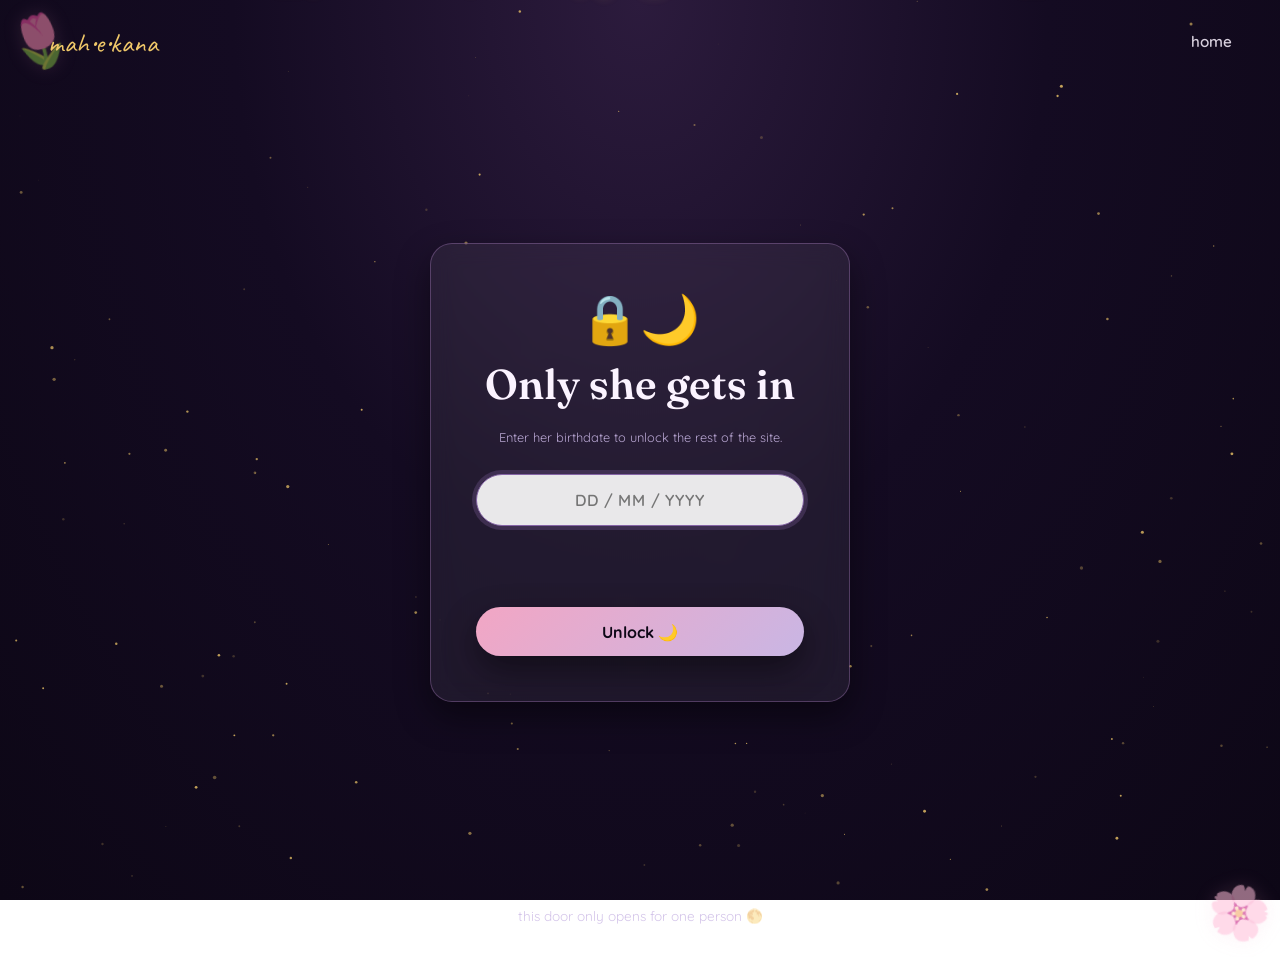
==== gallery.html @ 6a58a6ae "Initial commit" ====
<!DOCTYPE html>
<html lang="en">
<head>
<meta charset="UTF-8">
<meta name="viewport" content="width=device-width, initial-scale=1.0">
<title>Gallery — Mah-e-kana's Birthday Site</title>
<link rel="stylesheet" href="style.css">
</head>
<body>

<canvas id="stars-canvas"></canvas>
<div id="petals-layer"></div>

<div class="page-shell">
  <span class="corner-flower tl" aria-hidden="true">🌷</span>
  <span class="corner-flower br" aria-hidden="true">🌸</span>
  <nav class="nav">
    <a href="index.html" class="nav__brand">mah•e•kana</a>
    <div class="nav__links">
      <a href="index.html">home</a>
      <a href="gallery.html" class="is-active">gallery</a>
      <a href="letters.html">letters</a>
    </div>
    <button class="nav__lock" id="lock-btn">lock 🔒</button>
  </nav>

  <section class="container" style="padding-top: 1.5rem;">
    <p class="eyebrow center-text" style="display:block;">a little archive</p>
    <h1 class="center-text">Our gallery</h1>
    <p class="hero__sub center-text" style="margin-left:auto; margin-right:auto;">
      Every photo worth keeping, sorted into their own little sections. Tap any picture to see it up close.
    </p>

    <div class="flower-divider" aria-hidden="true">
      <span>🙄</span><span>🤷‍♂️</span><span>💃</span><span>😕</span
          ><span>🥱</span>
    </div>

    <div id="gallery-sections"></div>
  </section>

  <footer class="site-footer">How the fuck i did all this for you😭😭</footer>
</div>

<div class="lightbox" id="lightbox">
  <button class="close-btn" id="lightbox-close" aria-label="Close">&times;</button>
  <img id="lightbox-img" src="" alt="">
  <p class="lb-caption" id="lightbox-caption"></p>
</div>

<script src="script.js"></script>
<script>requireUnlock();</script>
<script>
  document.getElementById('lock-btn').addEventListener('click', lockAndGoHome);
</script>
</body>
</html>
---- style.css ----
@import url("https://fonts.googleapis.com/css2?family=Fraunces:ital,opsz,wght@0,9..144,400;0,9..144,600;1,9..144,500;1,9..144,600&family=Quicksand:wght@400;500;600;700&family=Caveat:wght@500;600;700&display=swap");

:root {
  --night: #140b22;
  --night-deep: #0d0716;
  --plum: #2c1b3d;
  --plum-light: #4a2e5c;
  --violet: #8564a6;
  --lilac: #c9b6e4;
  --blush: #f2a6c4;
  --rose: #e88aae;
  --gold: #f0c869;
  --starlight: #fbf3ff;
  --paper: #fffbf4;

  --font-display: "Fraunces", serif;
  --font-body: "Quicksand", sans-serif;
  --font-script: "Caveat", cursive;

  --radius-soft: 22px;
  --radius-pill: 999px;

  --shadow-soft: 0 14px 34px rgba(0, 0, 0, 0.45);
  --shadow-glow: 0 0 30px rgba(240, 200, 105, 0.18);
}

*,
*::before,
*::after {
  box-sizing: border-box;
}
html {
  scroll-behavior: smooth;
}

body {
  margin: 0;
  font-family: var(--font-body);
  background: radial-gradient(
    ellipse at top,
    var(--plum) 0%,
    var(--night) 45%,
    var(--night-deep) 100%
  );
  background-attachment: fixed;
  color: var(--starlight);
  min-height: 100vh;
  overflow-x: hidden;
}

/* -------------------- starry canvas -------------------- */
#stars-canvas {
  position: fixed;
  inset: 0;
  width: 100%;
  height: 100%;
  z-index: 0;
  pointer-events: none;
}

/* -------------------- floating petals / cute bits -------------------- */
#petals-layer {
  position: fixed;
  inset: 0;
  z-index: 1;
  pointer-events: none;
  overflow: hidden;
}
.petal {
  position: absolute;
  top: -40px;
  font-size: 1.4rem;
  opacity: 0.8;
  animation: fall linear infinite;
  filter: drop-shadow(0 0 6px rgba(240, 200, 105, 0.25));
}
@keyframes fall {
  0% {
    transform: translateY(-5vh) translateX(0) rotate(0deg);
    opacity: 0;
  }
  10% {
    opacity: 0.85;
  }
  90% {
    opacity: 0.85;
  }
  100% {
    transform: translateY(105vh) translateX(var(--drift, 40px)) rotate(320deg);
    opacity: 0;
  }
}

.page-shell {
  position: relative;
  z-index: 2;
}

/* -------------------- typography -------------------- */
h1,
h2,
h3 {
  font-family: var(--font-display);
  color: var(--starlight);
  margin: 0 0 0.4em;
  font-weight: 600;
}
h1 {
  font-size: clamp(2.4rem, 6vw, 4.2rem);
  font-style: italic;
}
h2 {
  font-size: clamp(1.8rem, 4vw, 2.6rem);
}
p {
  line-height: 1.7;
  color: #e7dcf2;
}

.eyebrow {
  display: inline-flex;
  align-items: center;
  gap: 0.5em;
  font-family: var(--font-body);
  font-weight: 700;
  letter-spacing: 0.14em;
  text-transform: uppercase;
  font-size: 0.75rem;
  color: var(--gold);
}

/* -------------------- flower / moon dividers -------------------- */
.phase-divider,
.flower-divider {
  display: flex;
  align-items: center;
  justify-content: center;
  gap: clamp(0.6rem, 2vw, 1.4rem);
  font-size: clamp(1.2rem, 3vw, 1.8rem);
  margin: 2.5rem 0;
  opacity: 0.95;
}
.phase-divider span,
.flower-divider span {
  filter: drop-shadow(0 2px 8px rgba(240, 200, 105, 0.3));
  animation: float 6s ease-in-out infinite;
}
.phase-divider span:nth-child(2),
.flower-divider span:nth-child(2) {
  animation-delay: 0.4s;
}
.phase-divider span:nth-child(3),
.flower-divider span:nth-child(3) {
  animation-delay: 0.8s;
}
.phase-divider span:nth-child(4),
.flower-divider span:nth-child(4) {
  animation-delay: 1.2s;
}
.phase-divider span:nth-child(5),
.flower-divider span:nth-child(5) {
  animation-delay: 1.6s;
}

@keyframes float {
  0%,
  100% {
    transform: translateY(0);
  }
  50% {
    transform: translateY(-8px);
  }
}

/* corner flower decorations */
.corner-flower {
  position: absolute;
  font-size: clamp(2rem, 5vw, 3.2rem);
  opacity: 0.55;
  filter: drop-shadow(0 0 10px rgba(240, 166, 196, 0.25));
  pointer-events: none;
  z-index: 1;
}
.corner-flower.tl {
  top: 0.5rem;
  left: 0.5rem;
  transform: rotate(-15deg);
}
.corner-flower.br {
  bottom: 0.5rem;
  right: 0.5rem;
  transform: rotate(160deg);
}

/* -------------------- nav -------------------- */
.nav {
  display: flex;
  align-items: center;
  justify-content: space-between;
  padding: 1.6rem clamp(1.2rem, 5vw, 3rem);
  position: relative;
  z-index: 5;
}
.nav__brand {
  font-family: var(--font-script);
  font-size: 1.7rem;
  color: var(--gold);
  text-decoration: none;
  letter-spacing: 0.02em;
}
.nav__links {
  display: flex;
  gap: 1.8rem;
  align-items: center;
}
.nav__links a {
  text-decoration: none;
  color: var(--starlight);
  font-weight: 600;
  font-size: 0.95rem;
  position: relative;
  padding-bottom: 3px;
  opacity: 0.85;
}
.nav__links a.is-active,
.nav__links a:hover {
  opacity: 1;
}
.nav__links a.is-active::after,
.nav__links a:hover::after {
  content: "";
  position: absolute;
  left: 0;
  right: 0;
  bottom: -2px;
  height: 2px;
  background: var(--blush);
  border-radius: 2px;
}
.nav__lock {
  background: transparent;
  border: 1.5px solid var(--violet);
  color: var(--lilac);
  padding: 0.4em 1em;
  border-radius: var(--radius-pill);
  font-family: var(--font-body);
  font-weight: 700;
  font-size: 0.85rem;
  cursor: pointer;
  transition: all 0.2s ease;
}
.nav__lock:hover {
  background: var(--violet);
  color: #fff;
}

/* -------------------- buttons -------------------- */
.btn {
  display: inline-flex;
  align-items: center;
  gap: 0.6em;
  padding: 0.9em 2em;
  border-radius: var(--radius-pill);
  font-family: var(--font-body);
  font-weight: 700;
  font-size: 1rem;
  text-decoration: none;
  border: none;
  cursor: pointer;
  transition:
    transform 0.25s ease,
    box-shadow 0.25s ease;
  box-shadow: var(--shadow-soft);
  position: relative;
}
.btn:hover {
  transform: translateY(-3px);
}
.btn:active {
  transform: translateY(-1px);
}
.btn--primary {
  background: linear-gradient(135deg, var(--blush), var(--lilac));
  color: var(--night-deep);
}
.btn--ghost {
  background: transparent;
  border: 1.5px solid var(--lilac);
  color: var(--lilac);
  box-shadow: none;
}

/* -------------------- footer -------------------- */
.site-footer {
  text-align: center;
  padding: 3rem 1rem 2rem;
  font-size: 0.85rem;
  color: var(--lilac);
  opacity: 0.8;
}

/* -------------------- utility -------------------- */
.container {
  max-width: 1100px;
  margin: 0 auto;
  padding: 0 clamp(1.2rem, 5vw, 3rem);
  position: relative;
}
.center-text {
  text-align: center;
}

@media (prefers-reduced-motion: reduce) {
  *,
  *::before,
  *::after {
    animation-duration: 0.001ms !important;
    animation-iteration-count: 1 !important;
    transition-duration: 0.001ms !important;
    scroll-behavior: auto !important;
  }
}

/* -------------------- HOME PAGE -------------------- */
.hero {
  min-height: 80vh;
  display: flex;
  flex-direction: column;
  align-items: center;
  justify-content: center;
  text-align: center;
  padding: 2rem 1.2rem 3rem;
  position: relative;
}
.hero__moon {
  font-size: clamp(3.5rem, 10vw, 6rem);
  margin-bottom: 1rem;
  animation: glow 4s ease-in-out infinite;
}
@keyframes glow {
  0%,
  100% {
    filter: drop-shadow(0 0 10px rgba(240, 200, 105, 0.35));
  }
  50% {
    filter: drop-shadow(0 0 26px rgba(240, 200, 105, 0.8));
  }
}
.hero__date {
  font-family: var(--font-body);
  font-weight: 700;
  letter-spacing: 0.18em;
  text-transform: uppercase;
  color: var(--gold);
  font-size: 0.85rem;
  margin-bottom: 1.2rem;
}
.hero__sub {
  max-width: 560px;
  margin: 0.6rem auto 2.2rem;
  font-size: 1.1rem;
}
.reasons {
  display: grid;
  grid-template-columns: repeat(auto-fit, minmax(220px, 1fr));
  gap: 1.4rem;
  margin: 2rem 0 3rem;
}
.reason-card {
  background: rgba(255, 255, 255, 0.06);
  border: 1px solid rgba(197, 150, 220, 0.25);
  border-radius: var(--radius-soft);
  padding: 1.6rem;
  backdrop-filter: blur(6px);
  box-shadow: var(--shadow-soft);
  text-align: left;
}
.reason-card .num {
  font-family: var(--font-script);
  font-size: 2rem;
  color: var(--blush);
}

/* -------------------- LOGIN PAGE -------------------- */
.login-wrap {
  min-height: 86vh;
  display: flex;
  align-items: center;
  justify-content: center;
  padding: 2rem 1.2rem;
}
.login-card {
  width: 100%;
  max-width: 420px;
  background: rgba(255, 255, 255, 0.06);
  border: 1px solid rgba(197, 150, 220, 0.3);
  backdrop-filter: blur(12px);
  border-radius: var(--radius-soft);
  padding: clamp(1.8rem, 5vw, 2.8rem);
  box-shadow: var(--shadow-soft);
  text-align: center;
}
.login-card .hero__moon {
  font-size: 3rem;
  margin-bottom: 0.6rem;
}
.login-form {
  margin-top: 1.6rem;
  display: flex;
  flex-direction: column;
  gap: 1rem;
}
.login-input {
  width: 100%;
  padding: 0.95em 1.2em;
  border-radius: var(--radius-pill);
  border: 1.5px solid rgba(197, 150, 220, 0.4);
  background: rgba(255, 255, 255, 0.9);
  font-family: var(--font-body);
  font-weight: 600;
  font-size: 1rem;
  color: var(--night-deep);
  text-align: center;
  letter-spacing: 0.05em;
  outline: none;
  transition:
    border-color 0.2s ease,
    box-shadow 0.2s ease;
}
.login-input:focus {
  border-color: var(--violet);
  box-shadow: 0 0 0 4px rgba(133, 100, 166, 0.28);
}
.login-hint {
  font-size: 0.8rem;
  color: var(--lilac);
  opacity: 0.9;
}
.login-error {
  font-size: 0.9rem;
  font-weight: 700;
  color: var(--rose);
  min-height: 1.4em;
}
.login-card.is-shaking {
  animation: shake 0.45s ease;
}
@keyframes shake {
  10%,
  90% {
    transform: translateX(-3px);
  }
  20%,
  80% {
    transform: translateX(6px);
  }
  30%,
  50%,
  70% {
    transform: translateX(-10px);
  }
  40%,
  60% {
    transform: translateX(10px);
  }
}
.unlock-overlay {
  position: fixed;
  inset: 0;
  z-index: 50;
  display: flex;
  align-items: center;
  justify-content: center;
  background: radial-gradient(
    circle at center,
    var(--violet),
    var(--night-deep)
  );
  opacity: 0;
  pointer-events: none;
  transition: opacity 0.5s ease;
}
.unlock-overlay.is-active {
  opacity: 1;
  pointer-events: all;
}
.unlock-overlay .moon-big {
  font-size: 5rem;
  animation: pulse 1s ease-in-out infinite;
}
@keyframes pulse {
  0%,
  100% {
    transform: scale(1);
  }
  50% {
    transform: scale(1.15);
  }
}
.unlock-overlay p {
  color: #fff;
  font-family: var(--font-script);
  font-size: 2rem;
  margin-top: 1rem;
}

/* -------------------- GALLERY PAGE -------------------- */
.gallery-section {
  margin-bottom: 3.5rem;
}
.gallery-section-head {
  margin-bottom: 1.2rem;
}
.gallery-section-head h2 {
  margin-bottom: 0.2rem;
}
.gallery-section-head p {
  margin: 0;
  opacity: 0.8;
  font-size: 0.95rem;
}

.gallery-grid {
  display: grid;
  grid-template-columns: repeat(auto-fill, minmax(200px, 1fr));
  gap: 1.1rem;
}
.gallery-item {
  position: relative;
  border-radius: var(--radius-soft);
  overflow: hidden;
  aspect-ratio: 4 / 5;
  background: linear-gradient(135deg, var(--plum-light), var(--rose));
  box-shadow: var(--shadow-soft);
  cursor: pointer;
  transition: transform 0.3s ease;
}
.gallery-item:hover {
  transform: translateY(-6px) rotate(-1deg);
}
.gallery-item img {
  width: 100%;
  height: 100%;
  object-fit: cover;
  display: block;
}
.gallery-item .caption {
  position: absolute;
  left: 0;
  right: 0;
  bottom: 0;
  padding: 0.8em 1em;
  background: linear-gradient(to top, rgba(13, 7, 22, 0.85), transparent);
  color: #fff;
  font-size: 0.85rem;
  font-weight: 600;
  opacity: 0;
  transform: translateY(8px);
  transition: all 0.25s ease;
}
.gallery-item:hover .caption {
  opacity: 1;
  transform: translateY(0);
}
.gallery-item.is-placeholder {
  display: flex;
  align-items: center;
  justify-content: center;
  flex-direction: column;
  gap: 0.5rem;
  color: var(--starlight);
  font-weight: 700;
  text-align: center;
  padding: 1rem;
}
.gallery-item.is-placeholder .icon {
  font-size: 1.8rem;
}
.gallery-item.is-placeholder small {
  font-weight: 500;
  opacity: 0.7;
}

.lightbox {
  position: fixed;
  inset: 0;
  z-index: 60;
  display: flex;
  align-items: center;
  justify-content: center;
  background: rgba(13, 7, 22, 0.94);
  opacity: 0;
  pointer-events: none;
  transition: opacity 0.3s ease;
  padding: 2rem;
}
.lightbox.is-active {
  opacity: 1;
  pointer-events: all;
}
.lightbox img {
  max-width: 90vw;
  max-height: 80vh;
  border-radius: 16px;
  box-shadow: 0 20px 60px rgba(0, 0, 0, 0.6);
}
.lightbox .close-btn {
  position: absolute;
  top: 1.5rem;
  right: 1.8rem;
  background: none;
  border: none;
  color: #fff;
  font-size: 2rem;
  cursor: pointer;
  line-height: 1;
}
.lightbox .lb-caption {
  position: absolute;
  bottom: 2rem;
  color: #fff;
  font-family: var(--font-script);
  font-size: 1.4rem;
}

/* -------------------- LETTERS PAGE -------------------- */
.letters-grid {
  display: grid;
  grid-template-columns: repeat(auto-fill, minmax(260px, 1fr));
  gap: 1.8rem;
  margin: 2.5rem 0 4rem;
}

.envelope {
  position: relative;
  background: linear-gradient(
    160deg,
    rgba(255, 255, 255, 0.08),
    rgba(255, 255, 255, 0.02)
  );
  border: 1px solid rgba(197, 150, 220, 0.35);
  border-radius: var(--radius-soft);
  padding: 1.9rem 1.7rem 1.6rem;
  cursor: pointer;
  box-shadow: var(--shadow-soft);
  transition:
    transform 0.25s ease,
    box-shadow 0.25s ease;
  min-height: 190px;
  display: flex;
  flex-direction: column;
  justify-content: space-between;
  overflow: hidden;
}
.envelope::before {
  content: "";
  position: absolute;
  top: 0;
  left: 0;
  right: 0;
  height: 6px;
  background: linear-gradient(90deg, var(--blush), var(--gold), var(--lilac));
}
.envelope:hover {
  transform: translateY(-6px) scale(1.01);
  box-shadow: var(--shadow-soft), var(--shadow-glow);
}
.envelope .seal {
  display: inline-flex;
  align-items: center;
  justify-content: center;
  font-size: 1.5rem;
  width: 2.6rem;
  height: 2.6rem;
  border-radius: 50%;
  background: radial-gradient(
    circle at 30% 30%,
    var(--rose),
    var(--plum-light)
  );
  box-shadow: 0 4px 14px rgba(232, 138, 174, 0.35);
  margin-bottom: 0.6rem;
}
.envelope h3 {
  font-family: var(--font-script);
  font-size: 1.7rem;
  margin: 0.1rem 0 0.3rem;
  color: var(--gold);
}
.envelope .peek {
  font-size: 0.88rem;
  color: var(--lilac);
  opacity: 0.85;
  margin: 0;
}
.envelope .tap {
  align-self: flex-end;
  font-size: 0.72rem;
  font-weight: 700;
  color: var(--blush);
  text-transform: uppercase;
  letter-spacing: 0.1em;
  margin-top: 1rem;
}

.letter-modal {
  position: fixed;
  inset: 0;
  z-index: 60;
  display: flex;
  align-items: center;
  justify-content: center;
  background: rgba(13, 7, 22, 0.72);
  opacity: 0;
  pointer-events: none;
  transition: opacity 0.3s ease;
  padding: 1.5rem;
}
.letter-modal.is-active {
  opacity: 1;
  pointer-events: all;
}

.letter-paper {
  background:
    radial-gradient(
      circle at 90% 8%,
      rgba(240, 166, 196, 0.12),
      transparent 40%
    ),
    var(--paper);
  max-width: 560px;
  width: 100%;
  max-height: 84vh;
  overflow-y: auto;
  border-radius: 18px;
  padding: clamp(1.8rem, 5vw, 3.2rem);
  box-shadow: 0 30px 70px rgba(0, 0, 0, 0.5);
  position: relative;
  transform: scale(0.92) translateY(20px);
  transition: transform 0.35s ease;
  border: 1px solid rgba(240, 200, 105, 0.35);
}
.letter-modal.is-active .letter-paper {
  transform: scale(1) translateY(0);
}
.letter-paper .paper-flower {
  position: absolute;
  top: -14px;
  left: -14px;
  font-size: 2.4rem;
  transform: rotate(-20deg);
  filter: drop-shadow(0 4px 10px rgba(0, 0, 0, 0.25));
}
.letter-paper h3 {
  font-family: var(--font-script);
  font-size: 2.2rem;
  color: var(--plum-light);
  margin-bottom: 0.4rem;
}
.letter-paper p {
  color: #3b2a47;
  white-space: pre-line;
  font-size: 1.02rem;
}
.letter-paper .close-btn {
  position: absolute;
  top: 1rem;
  right: 1.2rem;
  background: none;
  border: none;
  font-size: 1.6rem;
  cursor: pointer;
  color: var(--violet);
}
.letter-paper .signoff {
  margin-top: 1.2rem;
  font-family: var(--font-script);
  font-size: 1.5rem;
  color: var(--rose);
}
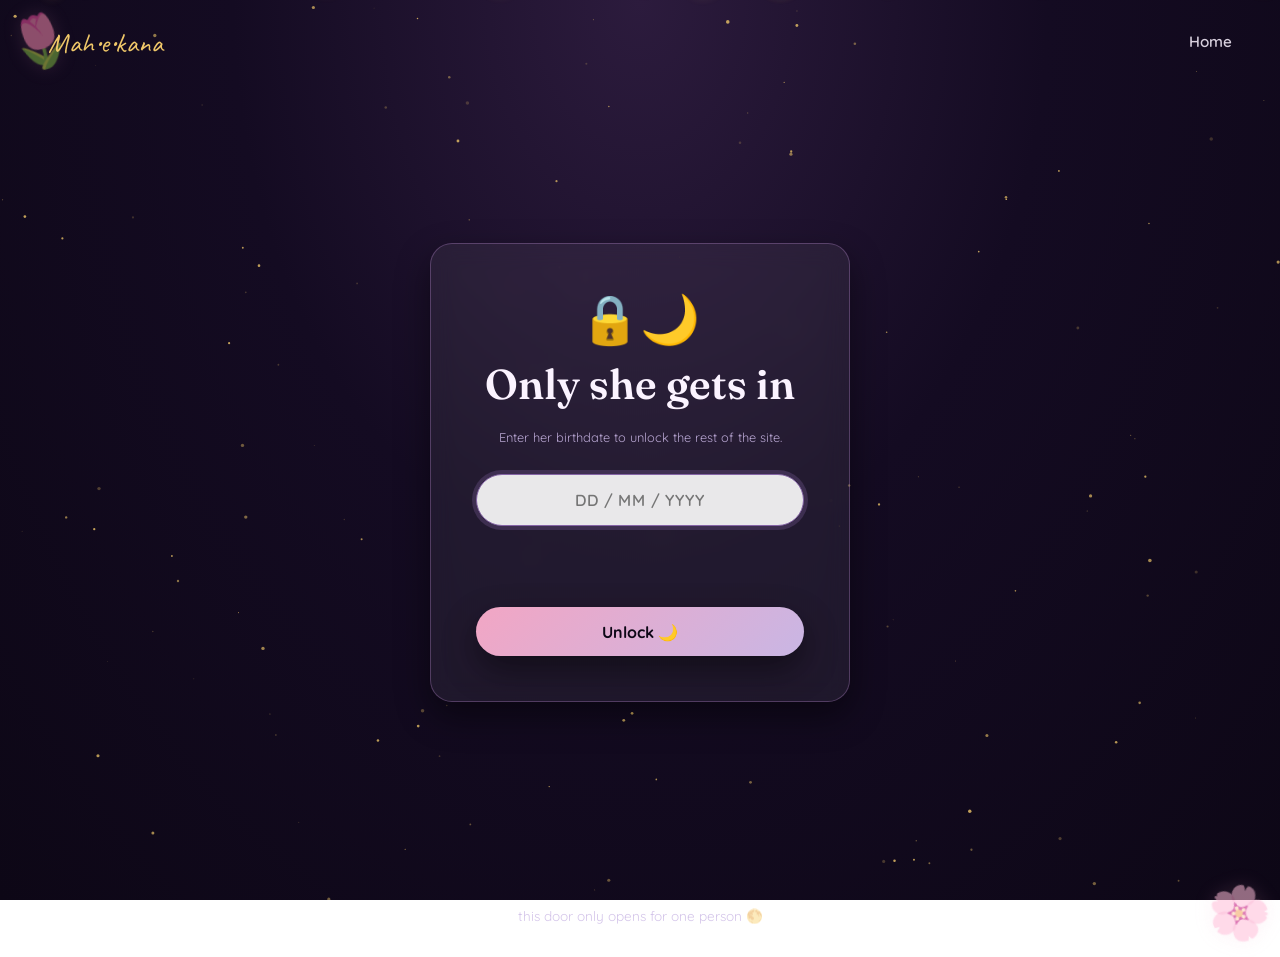
==== commit 8010ad3f: "Responsive for mobile" ====
--- a/gallery.html
+++ b/gallery.html
@@ -2,7 +2,7 @@
 <html lang="en">
 <head>
 <meta charset="UTF-8">
-<meta name="viewport" content="width=device-width, initial-scale=1.0">
+<meta name="viewport" content="width=device-width, initial-scale=1.0, viewport-fit=cover">
 <title>Gallery — Mah-e-kana's Birthday Site</title>
 <link rel="stylesheet" href="style.css">
 </head>
@@ -17,9 +17,10 @@
   <nav class="nav">
     <a href="index.html" class="nav__brand">mah•e•kana</a>
     <div class="nav__links">
-      <a href="index.html">home</a>
-      <a href="gallery.html" class="is-active">gallery</a>
-      <a href="letters.html">letters</a>
+      <a href="index.html">Home</a>
+      <a href="wish.html">Wish</a>
+      <a href="gallery.html" class="is-active">Gallery</a>
+      <a href="letters.html">Letters</a>
     </div>
     <button class="nav__lock" id="lock-btn">lock 🔒</button>
   </nav>
--- a/style.css
+++ b/style.css
@@ -45,7 +45,13 @@
   background-attachment: fixed;
   color: var(--starlight);
   min-height: 100vh;
+  min-height: 100dvh;
   overflow-x: hidden;
+  -webkit-text-size-adjust: 100%;
+  -webkit-tap-highlight-color: transparent;
+}
+img {
+  max-width: 100%;
 }
 
 /* -------------------- starry canvas -------------------- */
@@ -779,3 +785,408 @@
   font-size: 1.5rem;
   color: var(--rose);
 }
+
+
+/* =========================================================
+   WISH PAGE (cake + wish jar)
+   ========================================================= */
+.wish-stage {
+  display: flex;
+  flex-direction: column;
+  align-items: center;
+  text-align: center;
+  padding: 0.5rem 0 1rem;
+}
+.cake-wrap {
+  position: relative;
+  width: min(340px, 86vw);
+  margin: 1rem auto 0.4rem;
+  animation: bob 4s ease-in-out infinite;
+}
+@keyframes bob {
+  0%, 100% { transform: translateY(0); }
+  50% { transform: translateY(-6px); }
+}
+.cake-wrap svg {
+  width: 100%;
+  height: auto;
+  display: block;
+  overflow: visible;
+  filter: drop-shadow(0 14px 24px rgba(0, 0, 0, 0.45));
+}
+.flame {
+  transform-box: fill-box;
+  transform-origin: 50% 100%;
+  animation: flicker 0.6s ease-in-out infinite alternate;
+  transition: opacity 0.35s ease, transform 0.35s ease;
+}
+.flame:nth-of-type(2) { animation-delay: 0.15s; }
+.flame:nth-of-type(3) { animation-delay: 0.3s; }
+@keyframes flicker {
+  from { transform: scale(1, 1) rotate(-3deg); }
+  to { transform: scale(0.92, 1.1) rotate(3deg); }
+}
+.cake-wrap.is-out .flame {
+  opacity: 0;
+  transform: scale(0.2);
+  animation: none;
+}
+.smoke {
+  opacity: 0;
+}
+.cake-wrap.is-out .smoke {
+  animation: puff 1.8s ease-out forwards;
+}
+@keyframes puff {
+  0% { opacity: 0.8; transform: translateY(0) scale(0.6); }
+  100% { opacity: 0; transform: translateY(-34px) scale(1.5); }
+}
+.cake-face-blink {
+  animation: blink 4.5s infinite;
+  transform-box: fill-box;
+  transform-origin: center;
+}
+@keyframes blink {
+  0%, 92%, 100% { transform: scaleY(1); }
+  95% { transform: scaleY(0.1); }
+}
+.cake-wrap.is-out .mouth-smile { display: none; }
+.mouth-open { display: none; }
+.cake-wrap.is-out .mouth-open { display: inline; }
+
+.wish-msg {
+  font-family: var(--font-script);
+  font-size: clamp(1.5rem, 5vw, 2rem);
+  color: var(--gold);
+  min-height: 2.6rem;
+  margin: 0.6rem 0 1rem;
+  padding: 0 0.5rem;
+}
+.wish-actions {
+  display: flex;
+  flex-wrap: wrap;
+  gap: 0.8rem;
+  justify-content: center;
+}
+.btn--cute {
+  background: linear-gradient(135deg, #ffd1e6, #d9c8ff);
+  color: #4a2e5c;
+  min-height: 48px;
+}
+
+.confetti-layer {
+  position: fixed;
+  inset: 0;
+  z-index: 40;
+  pointer-events: none;
+  overflow: hidden;
+}
+.confetti-bit {
+  position: absolute;
+  top: -20px;
+  font-size: 1.4rem;
+  animation: confetti-fall linear forwards;
+}
+@keyframes confetti-fall {
+  0% { transform: translate3d(0, 0, 0) rotate(0deg); opacity: 1; }
+  100% { transform: translate3d(var(--dx, 0), 110vh, 0) rotate(var(--rot, 540deg)); opacity: 0.9; }
+}
+
+/* wish jar */
+.jar-section {
+  margin: 1rem 0 3rem;
+  text-align: center;
+}
+.jar-btn {
+  background: none;
+  border: none;
+  cursor: pointer;
+  padding: 0.4rem;
+  font-size: clamp(4rem, 18vw, 5.5rem);
+  line-height: 1;
+  filter: drop-shadow(0 8px 18px rgba(240, 166, 196, 0.35));
+  transition: transform 0.2s ease;
+  min-width: 48px;
+  min-height: 48px;
+}
+.jar-btn:active { transform: scale(0.92) rotate(-6deg); }
+.jar-btn.is-shaking { animation: jar-shake 0.5s ease; }
+@keyframes jar-shake {
+  0%, 100% { transform: rotate(0); }
+  20% { transform: rotate(-12deg); }
+  40% { transform: rotate(10deg); }
+  60% { transform: rotate(-8deg); }
+  80% { transform: rotate(6deg); }
+}
+.note-card {
+  max-width: 420px;
+  margin: 1rem auto 0;
+  padding: 1.4rem 1.5rem;
+  background: var(--paper);
+  color: #3b2a47;
+  border-radius: 18px;
+  border: 1px dashed var(--rose);
+  box-shadow: var(--shadow-soft);
+  font-family: var(--font-script);
+  font-size: clamp(1.4rem, 4.6vw, 1.75rem);
+  line-height: 1.35;
+  transform: rotate(-1.5deg);
+  min-height: 5.5rem;
+  display: flex;
+  align-items: center;
+  justify-content: center;
+}
+.note-card.is-new { animation: pop 0.45s cubic-bezier(0.3, 1.6, 0.5, 1); }
+@keyframes pop {
+  0% { transform: scale(0.6) rotate(-8deg); opacity: 0; }
+  100% { transform: scale(1) rotate(-1.5deg); opacity: 1; }
+}
+.note-count {
+  margin-top: 0.7rem;
+  font-size: 0.8rem;
+  color: var(--lilac);
+  opacity: 0.8;
+}
+
+/* =========================================================
+   RESPONSIVE — tablets & phones
+   ========================================================= */
+
+/* iPhone notch / home-bar safe areas */
+@supports (padding: max(0px)) {
+  .nav {
+    padding-left: max(clamp(1.2rem, 5vw, 3rem), env(safe-area-inset-left));
+    padding-right: max(clamp(1.2rem, 5vw, 3rem), env(safe-area-inset-right));
+  }
+  .site-footer {
+    padding-bottom: max(2rem, env(safe-area-inset-bottom));
+  }
+}
+
+/* Touch screens: no hover, so show captions and kill hover-lift */
+@media (hover: none) {
+  .gallery-item .caption {
+    opacity: 1;
+    transform: none;
+    font-size: 0.8rem;
+  }
+  .gallery-item:hover,
+  .envelope:hover,
+  .btn:hover {
+    transform: none;
+  }
+  body {
+    background-attachment: scroll;
+  }
+}
+
+/* Tablets */
+@media (max-width: 900px) {
+  .container {
+    padding: 0 1.4rem;
+  }
+  .gallery-grid {
+    grid-template-columns: repeat(auto-fill, minmax(170px, 1fr));
+    gap: 0.9rem;
+  }
+  .letters-grid {
+    grid-template-columns: repeat(auto-fill, minmax(230px, 1fr));
+    gap: 1.3rem;
+  }
+  .hero {
+    min-height: 70vh;
+  }
+}
+
+/* Phones */
+@media (max-width: 640px) {
+  /* nav: brand + lock on row 1, links as a pill bar on row 2 */
+  .nav {
+    flex-wrap: wrap;
+    gap: 0.7rem;
+    padding: 1rem 1.1rem 0.4rem;
+  }
+  .nav__brand {
+    font-size: 1.5rem;
+  }
+  .nav:has(.nav__lock) .nav__links {
+    order: 3;
+    width: 100%;
+    justify-content: space-around;
+    gap: 0.4rem;
+    padding: 0.35rem 0.5rem;
+    background: rgba(255, 255, 255, 0.06);
+    border: 1px solid rgba(197, 150, 220, 0.22);
+    border-radius: var(--radius-pill);
+  }
+  .nav__links a {
+    padding: 0.55rem 0.7rem;
+    font-size: 0.92rem;
+  }
+  .nav__links a.is-active::after,
+  .nav__links a:hover::after {
+    left: 0.7rem;
+    right: 0.7rem;
+    bottom: 0.25rem;
+  }
+  .nav__lock {
+    min-height: 40px;
+  }
+
+  .corner-flower {
+    opacity: 0.35;
+  }
+
+  /* home */
+  .hero {
+    min-height: auto;
+    padding: 1.5rem 0.4rem 2rem;
+  }
+  .hero__sub {
+    font-size: 1rem;
+    margin-bottom: 1.6rem;
+  }
+  .btn {
+    padding: 0.95em 1.6em;
+    min-height: 48px;
+    justify-content: center;
+  }
+  .reasons {
+    grid-template-columns: 1fr;
+    gap: 1rem;
+    margin: 1.4rem 0 2rem;
+  }
+  .reason-card {
+    padding: 1.2rem;
+  }
+  .phase-divider,
+  .flower-divider {
+    margin: 1.6rem 0;
+  }
+
+  /* login */
+  .login-wrap {
+    min-height: 70vh;
+    min-height: 70dvh;
+    padding: 1rem 0.2rem;
+  }
+  .login-input {
+    font-size: 16px; /* stops iOS zoom-on-focus */
+    min-height: 50px;
+  }
+
+  /* gallery: two neat columns */
+  .gallery-section {
+    margin-bottom: 2.4rem;
+  }
+  .gallery-grid {
+    grid-template-columns: repeat(2, 1fr);
+    gap: 0.7rem;
+  }
+  .gallery-item {
+    border-radius: 16px;
+  }
+  .gallery-item .caption {
+    padding: 1.2em 0.7em 0.6em;
+    font-size: 0.72rem;
+    line-height: 1.3;
+  }
+  .lightbox {
+    padding: 1rem;
+  }
+  .lightbox img {
+    max-width: 94vw;
+    max-height: 72vh;
+    max-height: 72dvh;
+  }
+  .lightbox .close-btn {
+    top: max(0.8rem, env(safe-area-inset-top));
+    right: 1rem;
+    font-size: 2.4rem;
+    width: 48px;
+    height: 48px;
+  }
+  .lightbox .lb-caption {
+    bottom: max(1.2rem, env(safe-area-inset-bottom));
+    font-size: 1.2rem;
+    text-align: center;
+    padding: 0 1rem;
+  }
+
+  /* letters */
+  .letters-grid {
+    grid-template-columns: 1fr;
+    gap: 1.1rem;
+    margin: 1.6rem 0 2.5rem;
+  }
+  .envelope {
+    min-height: 150px;
+    padding: 1.6rem 1.3rem 1.3rem;
+  }
+  .letter-modal {
+    padding: 0.8rem;
+    align-items: flex-end;
+  }
+  .letter-paper {
+    max-height: 88vh;
+    max-height: 88dvh;
+    padding: 1.8rem 1.3rem 1.5rem;
+    border-radius: 22px 22px 14px 14px;
+  }
+  .letter-paper .paper-flower {
+    top: -10px;
+    left: -6px;
+    font-size: 2rem;
+  }
+  .letter-paper h3 {
+    font-size: 1.9rem;
+    padding-right: 2.4rem;
+  }
+  .letter-paper p {
+    font-size: 0.98rem;
+  }
+  .letter-paper .close-btn {
+    top: 0.5rem;
+    right: 0.6rem;
+    width: 44px;
+    height: 44px;
+    font-size: 2rem;
+  }
+
+  .site-footer {
+    padding: 2rem 1.2rem 1.6rem;
+  }
+}
+
+/* Very small phones */
+@media (max-width: 360px) {
+  h1 {
+    font-size: 2.1rem;
+  }
+  .nav__links a {
+    padding: 0.55rem 0.5rem;
+    font-size: 0.85rem;
+  }
+  .gallery-grid {
+    gap: 0.55rem;
+  }
+}
+
+/* Landscape phones: letters shouldn't get cut off */
+@media (max-height: 480px) and (orientation: landscape) {
+  .letter-paper {
+    max-height: 92vh;
+    max-height: 92dvh;
+  }
+  .lightbox img {
+    max-height: 70vh;
+  }
+  .login-wrap,
+  .hero {
+    min-height: auto;
+  }
+}
+
+[hidden] {
+  display: none !important;
+}
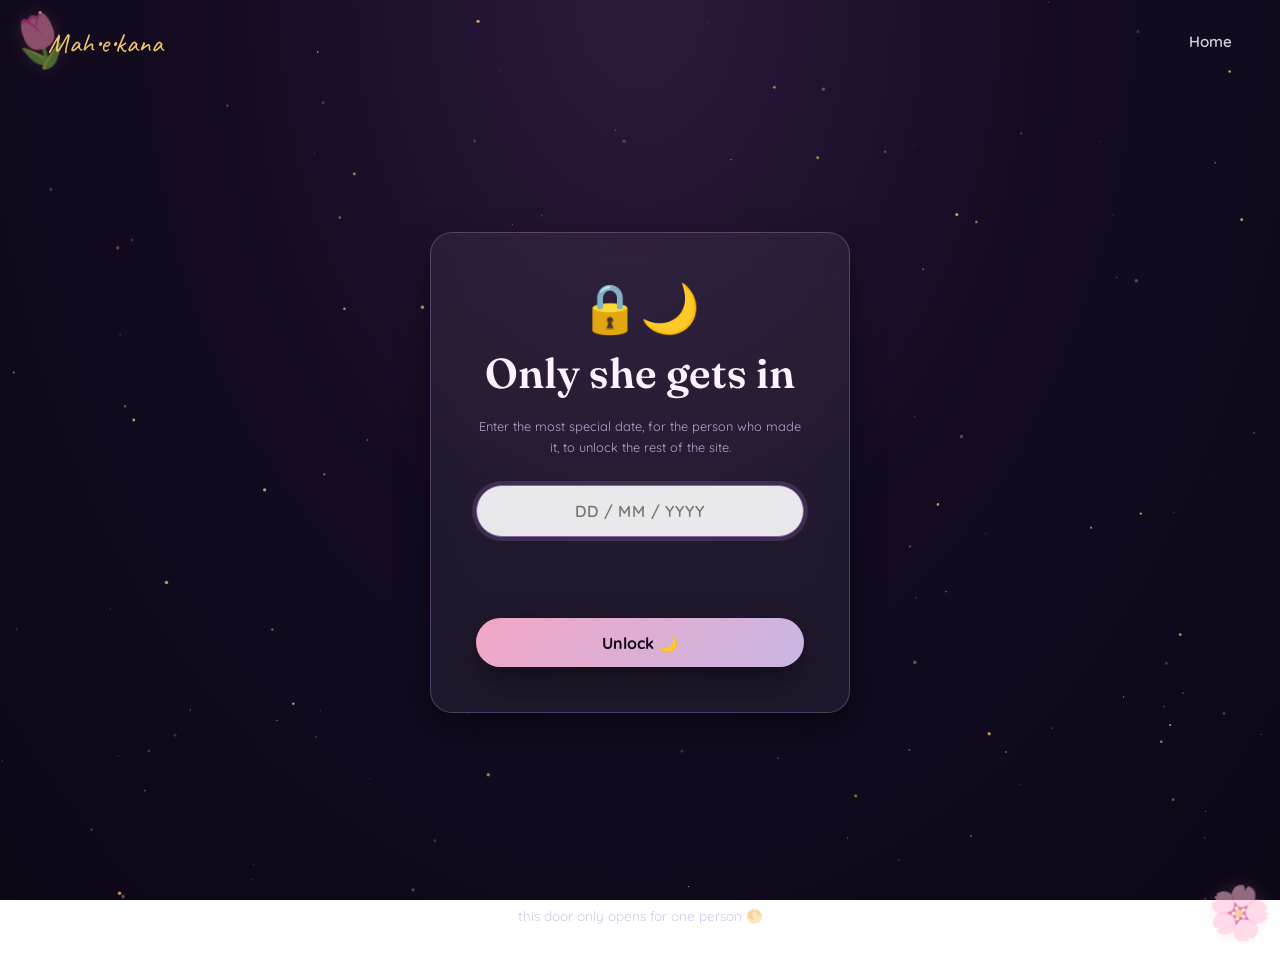
==== commit 59c04071: "Letters updated" ====
--- a/gallery.html
+++ b/gallery.html
@@ -3,7 +3,7 @@
 <head>
 <meta charset="UTF-8">
 <meta name="viewport" content="width=device-width, initial-scale=1.0, viewport-fit=cover">
-<title>Gallery — Mah-e-kana's Birthday Site</title>
+<title>Gallery — Jaanu's Birthday Site</title>
 <link rel="stylesheet" href="style.css">
 </head>
 <body>
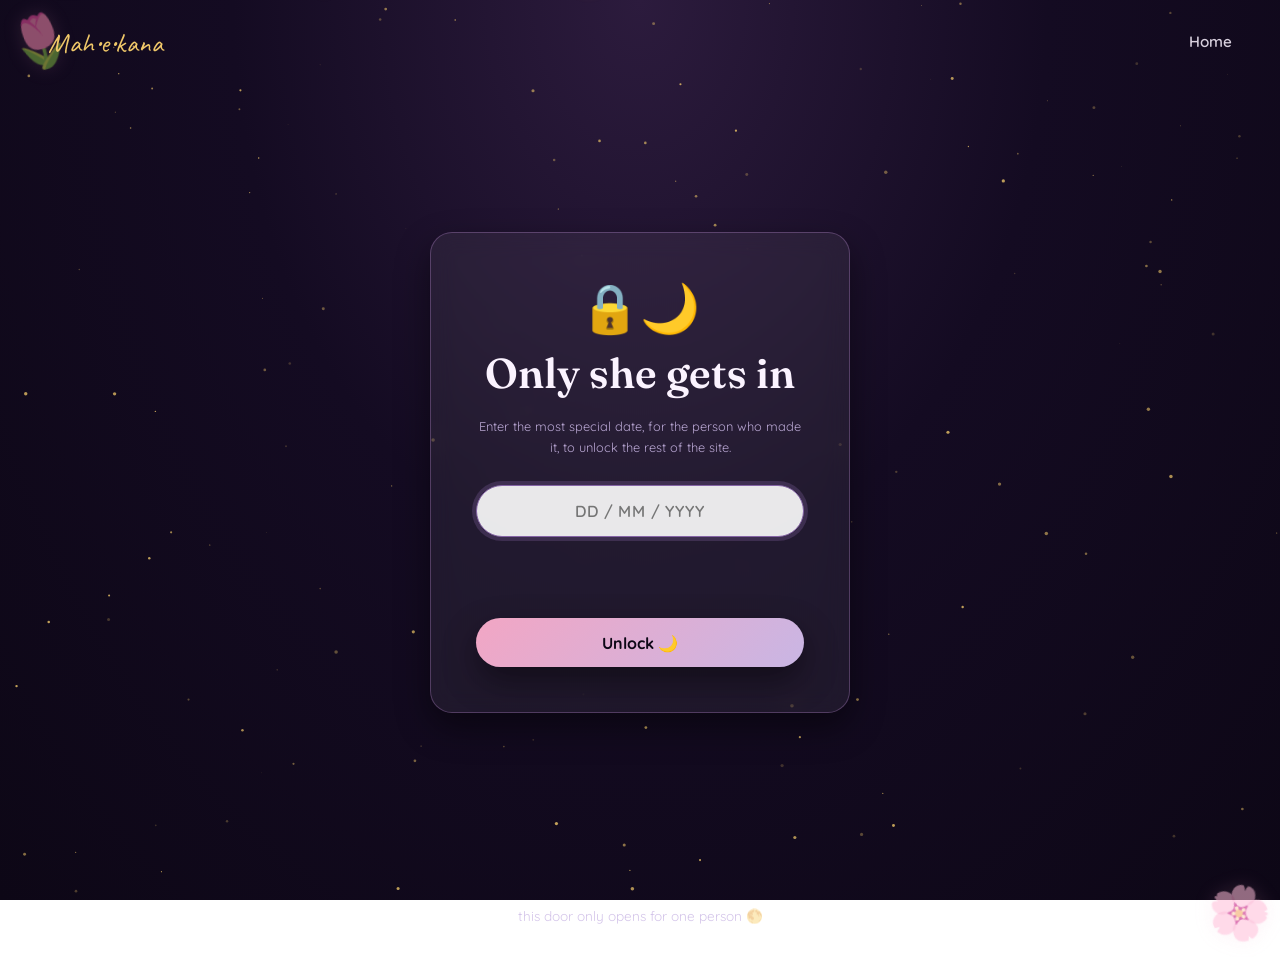
==== commit 0cf0242b: "Voice note added" ====
--- a/gallery.html
+++ b/gallery.html
@@ -18,9 +18,9 @@
     <a href="index.html" class="nav__brand">mah•e•kana</a>
     <div class="nav__links">
       <a href="index.html">Home</a>
-      <a href="wish.html">Wish</a>
       <a href="gallery.html" class="is-active">Gallery</a>
       <a href="letters.html">Letters</a>
+      <a href="wish.html">Wish</a>
     </div>
     <button class="nav__lock" id="lock-btn">lock 🔒</button>
   </nav>
--- a/style.css
+++ b/style.css
@@ -949,6 +949,313 @@
 }
 
 /* =========================================================
+   ONE LAST THING — final surprise scene (wish.html)
+   Uses the same colours, fonts and keyframes (glow, pulse, fall)
+   as the rest of the site.
+   ========================================================= */
+
+/* the button at the bottom of the wish page */
+.final-surprise {
+  text-align: center;
+  margin: 1rem 0 3rem;
+}
+.final-btn {
+  font-family: var(--font-script);
+  font-size: 1.6rem;
+  padding: 0.6em 1.6em;
+  animation: final-breathe 4s ease-in-out infinite;
+}
+@keyframes final-breathe {
+  0%, 100% { box-shadow: var(--shadow-soft), 0 0 14px rgba(240, 200, 105, 0.15); }
+  50% { box-shadow: var(--shadow-soft), 0 0 34px rgba(240, 200, 105, 0.45); }
+}
+
+/* the full-screen night scene */
+.last-scene {
+  position: fixed;
+  inset: 0;
+  z-index: 70;
+  overflow-y: auto;
+  overflow-x: hidden;
+  -webkit-overflow-scrolling: touch;
+  outline: none;
+  background:
+    radial-gradient(ellipse at 50% -5%, rgba(201, 182, 228, 0.3), transparent 55%),
+    radial-gradient(ellipse at 50% 0%, var(--plum) 0%, var(--night) 55%, var(--night-deep) 100%);
+  /* closed: invisible and not clickable or tabbable */
+  visibility: hidden;
+  opacity: 0;
+  pointer-events: none;
+  transition: opacity 1s ease, visibility 0s linear 1s;
+}
+.last-scene.is-open {
+  visibility: visible;
+  opacity: 1;
+  pointer-events: all;
+  transition: opacity 1s ease, visibility 0s;
+}
+body.scene-open {
+  overflow: hidden; /* page behind doesn't scroll while the scene is open */
+}
+
+/* twinkling stars + drifting petals (fixed, so they stay while she scrolls) */
+.last-sky,
+.last-petals {
+  position: fixed;
+  inset: 0;
+  overflow: hidden;
+  pointer-events: none;
+}
+.last-sky { z-index: 0; }
+.last-petals { z-index: 1; }
+.last-star {
+  position: absolute;
+  width: 3px;
+  height: 3px;
+  border-radius: 50%;
+  background: var(--gold);
+  box-shadow: 0 0 6px rgba(240, 200, 105, 0.8);
+  opacity: 0.2;
+  animation: last-twinkle 4s ease-in-out infinite;
+}
+@keyframes last-twinkle {
+  0%, 100% { opacity: 0.15; transform: scale(0.8); }
+  50% { opacity: 0.95; transform: scale(1.3); }
+}
+
+.last-close {
+  position: fixed;
+  top: max(1rem, env(safe-area-inset-top));
+  right: max(1rem, env(safe-area-inset-right));
+  z-index: 5;
+  min-height: 44px;
+  background: rgba(20, 11, 34, 0.55);
+  backdrop-filter: blur(6px);
+  border: 1.5px solid var(--violet);
+  color: var(--lilac);
+  padding: 0.4em 1.1em;
+  border-radius: var(--radius-pill);
+  font-family: var(--font-body);
+  font-weight: 700;
+  font-size: 0.85rem;
+  cursor: pointer;
+  transition: all 0.2s ease;
+}
+.last-close:hover {
+  background: var(--violet);
+  color: #fff;
+}
+
+.last-content {
+  position: relative;
+  z-index: 2;
+  max-width: 680px;
+  margin: 0 auto;
+  padding: 4.5rem clamp(1.2rem, 5vw, 2rem) max(4rem, env(safe-area-inset-bottom));
+  text-align: center;
+}
+.last-moon {
+  font-size: clamp(3.5rem, 12vw, 5.5rem);
+  line-height: 1;
+  margin-bottom: 1rem;
+  animation: glow 4s ease-in-out infinite; /* same moon glow as the home page */
+}
+.last-title {
+  font-style: italic;
+  font-size: clamp(1.9rem, 6vw, 2.8rem);
+  line-height: 1.25;
+  text-shadow: 0 0 26px rgba(240, 200, 105, 0.25);
+  margin-bottom: 0;
+}
+
+/* each piece fades up gently, one after another (delays are set in script.js) */
+.last-scene .reveal {
+  opacity: 0;
+  transform: translateY(14px);
+}
+.last-scene.is-revealed .reveal {
+  animation: last-rise 1s ease forwards;
+}
+@keyframes last-rise {
+  to { opacity: 1; transform: none; }
+}
+
+/* the letter */
+.last-letter {
+  text-align: left;
+  margin-top: 2rem;
+  padding: clamp(1.6rem, 5vw, 2.8rem);
+  background: rgba(255, 255, 255, 0.06);
+  border: 1px solid rgba(197, 150, 220, 0.3);
+  border-radius: var(--radius-soft);
+  backdrop-filter: blur(8px);
+  box-shadow: var(--shadow-soft), var(--shadow-glow);
+}
+.last-letter p {
+  font-size: clamp(1.02rem, 2.8vw, 1.12rem);
+  line-height: 1.9;
+  margin: 0 0 1.2em;
+  color: #f1e8fa;
+}
+.last-letter .letter-greeting {
+  font-family: var(--font-script);
+  font-size: 1.9rem;
+  line-height: 1.2;
+  color: var(--blush);
+}
+.last-letter .letter-signoff {
+  font-family: var(--font-script);
+  font-size: 1.7rem;
+  color: var(--gold);
+  text-align: right;
+  margin: 1.8rem 0 0;
+}
+
+/* voice note player */
+.voice-card {
+  margin-top: 2.2rem;
+  padding: clamp(1.4rem, 4vw, 2rem);
+  text-align: left;
+  background: rgba(255, 255, 255, 0.07);
+  border: 1px solid rgba(240, 200, 105, 0.35);
+  border-radius: var(--radius-soft);
+  backdrop-filter: blur(8px);
+  box-shadow: var(--shadow-soft);
+}
+.voice-card__title {
+  font-family: var(--font-script);
+  font-size: clamp(1.6rem, 5.4vw, 2.1rem);
+  line-height: 1.25;
+  color: var(--gold);
+  margin: 0 0 1.1rem;
+  text-align: center;
+}
+.voice-player {
+  display: flex;
+  align-items: center;
+  gap: 1rem;
+}
+.voice-btn {
+  flex: none;
+  width: 64px;
+  height: 64px;
+  border-radius: 50%;
+  border: none;
+  cursor: pointer;
+  display: flex;
+  align-items: center;
+  justify-content: center;
+  background: linear-gradient(135deg, var(--blush), var(--lilac));
+  color: var(--night-deep);
+  box-shadow: var(--shadow-soft);
+  transition: transform 0.25s ease;
+}
+.voice-btn:hover { transform: scale(1.06); }
+.voice-btn:focus-visible { outline: 2px solid var(--gold); outline-offset: 4px; }
+.voice-btn svg {
+  width: 26px;
+  height: 26px;
+  fill: currentColor;
+}
+.voice-btn .icon-pause { display: none; }
+.voice-card.is-playing .icon-play { display: none; }
+.voice-card.is-playing .icon-pause { display: block; }
+.voice-card.is-playing .voice-btn { animation: voice-glow 2.4s ease-in-out infinite; }
+@keyframes voice-glow {
+  0%, 100% { box-shadow: var(--shadow-soft), 0 0 0 0 rgba(242, 166, 196, 0.45); }
+  50% { box-shadow: var(--shadow-soft), 0 0 0 14px rgba(242, 166, 196, 0); }
+}
+
+.voice-track {
+  flex: 1;
+  min-width: 0;
+}
+.voice-seek {
+  -webkit-appearance: none;
+  appearance: none;
+  display: block;
+  width: 100%;
+  height: 28px; /* easy to tap */
+  margin: 0;
+  background: transparent;
+  cursor: pointer;
+  --progress: 0%; /* updated by script.js */
+}
+.voice-seek::-webkit-slider-runnable-track {
+  height: 6px;
+  border-radius: 6px;
+  background: linear-gradient(to right, var(--blush) var(--progress), rgba(255, 255, 255, 0.18) var(--progress));
+}
+.voice-seek::-webkit-slider-thumb {
+  -webkit-appearance: none;
+  width: 16px;
+  height: 16px;
+  margin-top: -5px;
+  border-radius: 50%;
+  border: none;
+  background: var(--gold);
+  box-shadow: 0 0 10px rgba(240, 200, 105, 0.7);
+}
+.voice-seek::-moz-range-track {
+  height: 6px;
+  border-radius: 6px;
+  background: rgba(255, 255, 255, 0.18);
+}
+.voice-seek::-moz-range-progress {
+  height: 6px;
+  border-radius: 6px;
+  background: var(--blush);
+}
+.voice-seek::-moz-range-thumb {
+  width: 16px;
+  height: 16px;
+  border-radius: 50%;
+  border: none;
+  background: var(--gold);
+  box-shadow: 0 0 10px rgba(240, 200, 105, 0.7);
+}
+.voice-seek:focus-visible { outline: 2px solid var(--lilac); outline-offset: 4px; border-radius: 6px; }
+.voice-time {
+  display: flex;
+  justify-content: space-between;
+  font-size: 0.8rem;
+  font-weight: 600;
+  color: var(--lilac);
+}
+.voice-note {
+  margin: 1rem 0 0;
+  text-align: center;
+  font-size: 0.9rem;
+  color: var(--lilac);
+}
+/* shown if the audio file hasn't been added yet */
+.voice-card.is-unavailable .voice-player {
+  opacity: 0.45;
+  pointer-events: none;
+}
+
+/* the closing message */
+.last-ending {
+  max-width: 34em;
+  margin: 2.6rem auto 0;
+  font-family: var(--font-display);
+  font-style: italic;
+  font-size: clamp(1.2rem, 3.8vw, 1.5rem);
+  line-height: 1.7;
+  color: var(--starlight);
+}
+.last-heart {
+  display: inline-block;
+  animation: pulse 1.6s ease-in-out infinite;
+}
+
+@media (max-width: 640px) {
+  .last-content { padding-top: 4.2rem; }
+  .voice-player { gap: 0.8rem; }
+  .voice-btn { width: 58px; height: 58px; }
+}
+
+/* =========================================================
    RESPONSIVE — tablets & phones
    ========================================================= */
 
